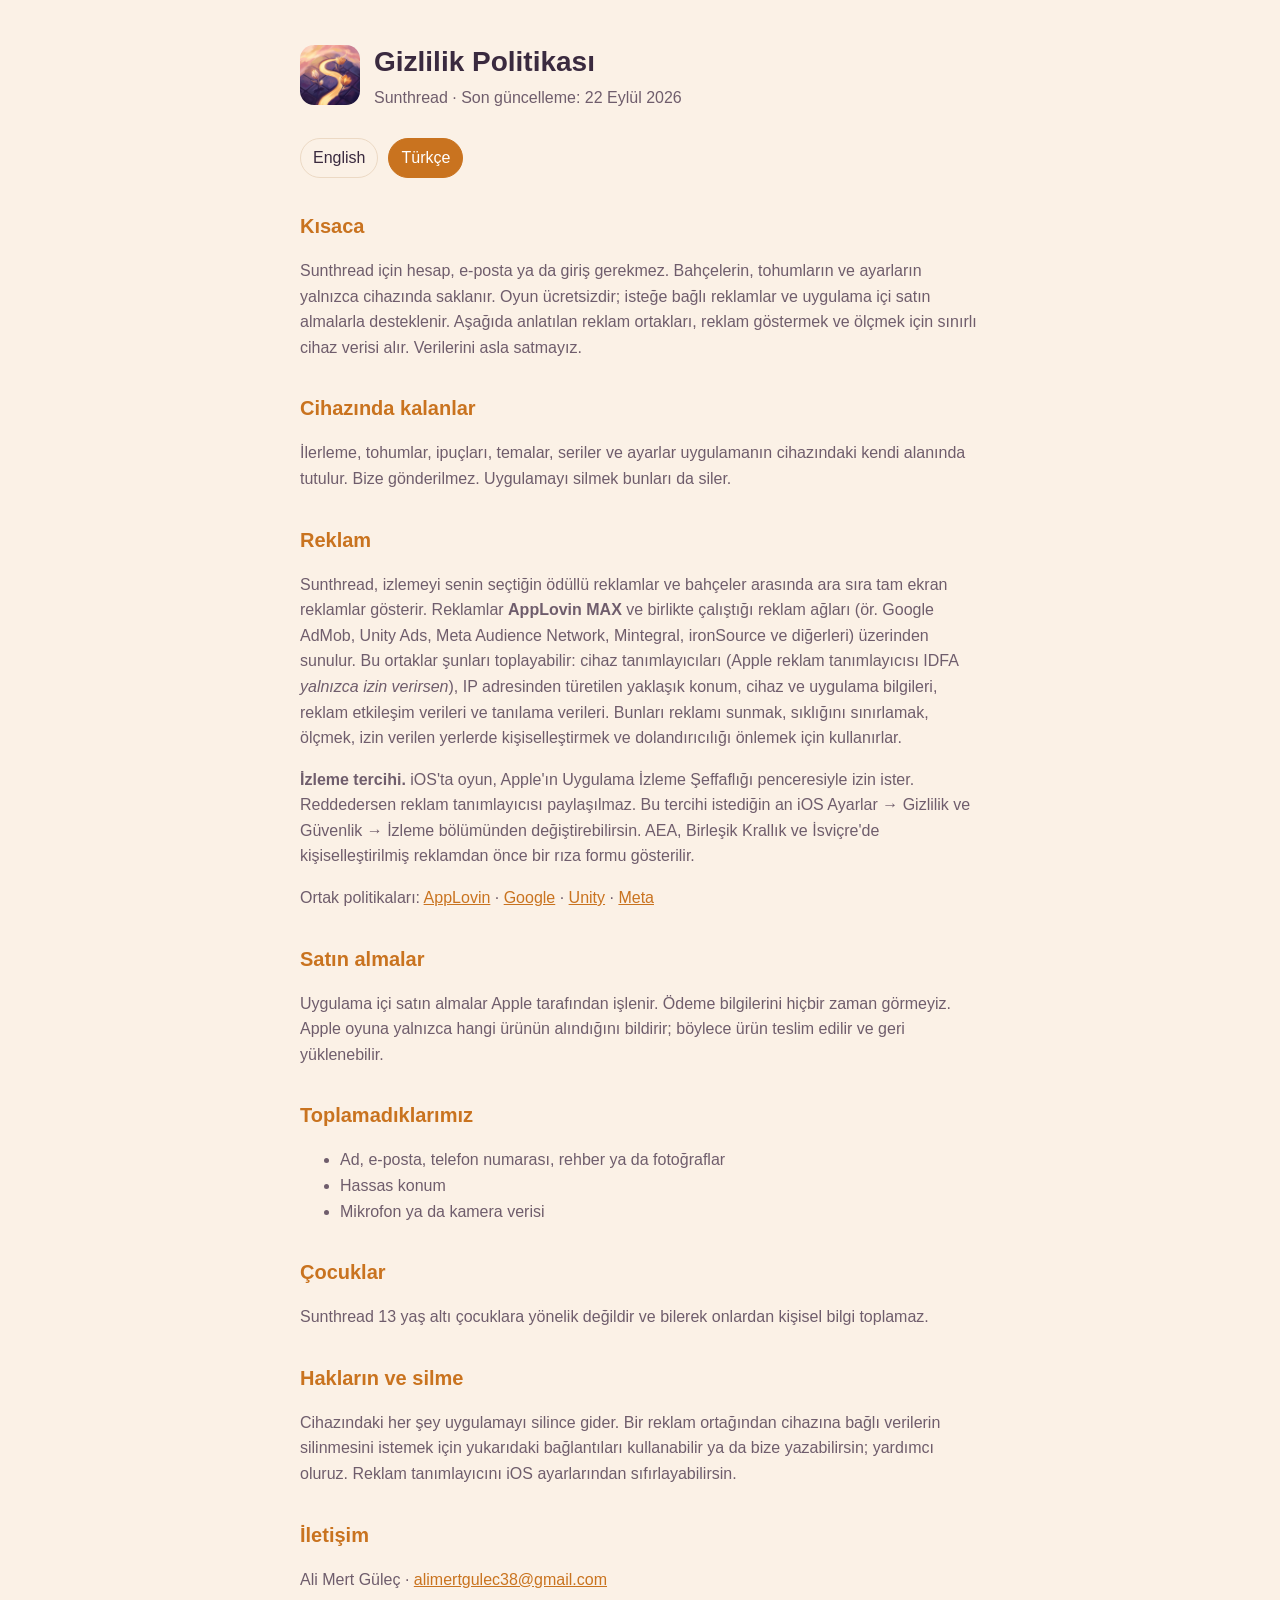
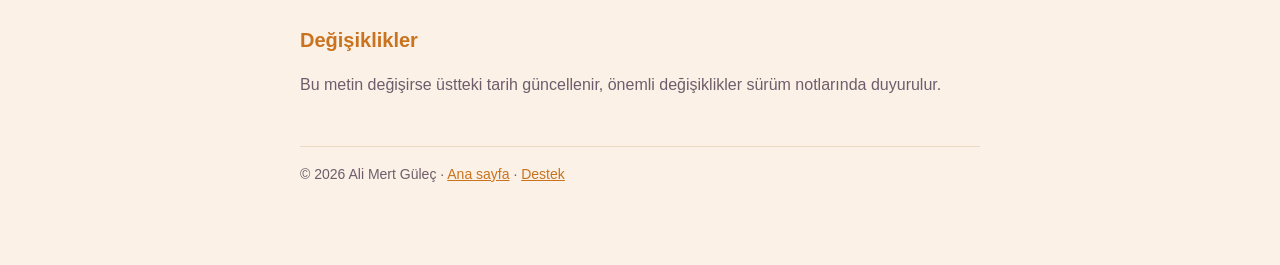
==== privacy-tr.html @ 02095378 "Sunthread site: home, support, privacy (EN/TR)" ====
<!doctype html><html lang="tr"><head><meta charset="utf-8"><meta name="viewport" content="width=device-width,initial-scale=1"><title>Sunthread — Gizlilik Politikası</title><link rel="stylesheet" href="style.css"><link rel="icon" href="icon.png"></head><body><div class="wrap">
<header><img src="icon.png" alt=""><div><h1>Gizlilik Politikası</h1><p style="margin:0">Sunthread · Son güncelleme: 22 Eylül 2026</p></div></header>
<div class="lang"><a href="privacy.html">English</a><a class="on" href="privacy-tr.html">Türkçe</a></div>
<h2>Kısaca</h2>
<p>Sunthread için hesap, e-posta ya da giriş gerekmez. Bahçelerin, tohumların ve ayarların yalnızca cihazında saklanır. Oyun ücretsizdir; isteğe bağlı reklamlar ve uygulama içi satın almalarla desteklenir. Aşağıda anlatılan reklam ortakları, reklam göstermek ve ölçmek için sınırlı cihaz verisi alır. Verilerini asla satmayız.</p>
<h2>Cihazında kalanlar</h2>
<p>İlerleme, tohumlar, ipuçları, temalar, seriler ve ayarlar uygulamanın cihazındaki kendi alanında tutulur. Bize gönderilmez. Uygulamayı silmek bunları da siler.</p>
<h2>Reklam</h2>
<p>Sunthread, izlemeyi senin seçtiğin ödüllü reklamlar ve bahçeler arasında ara sıra tam ekran reklamlar gösterir. Reklamlar <strong>AppLovin MAX</strong> ve birlikte çalıştığı reklam ağları (ör. Google AdMob, Unity Ads, Meta Audience Network, Mintegral, ironSource ve diğerleri) üzerinden sunulur. Bu ortaklar şunları toplayabilir: cihaz tanımlayıcıları (Apple reklam tanımlayıcısı IDFA <em>yalnızca izin verirsen</em>), IP adresinden türetilen yaklaşık konum, cihaz ve uygulama bilgileri, reklam etkileşim verileri ve tanılama verileri. Bunları reklamı sunmak, sıklığını sınırlamak, ölçmek, izin verilen yerlerde kişiselleştirmek ve dolandırıcılığı önlemek için kullanırlar.</p>
<p><strong>İzleme tercihi.</strong> iOS'ta oyun, Apple'ın Uygulama İzleme Şeffaflığı penceresiyle izin ister. Reddedersen reklam tanımlayıcısı paylaşılmaz. Bu tercihi istediğin an iOS Ayarlar → Gizlilik ve Güvenlik → İzleme bölümünden değiştirebilirsin. AEA, Birleşik Krallık ve İsviçre'de kişiselleştirilmiş reklamdan önce bir rıza formu gösterilir.</p>
<p>Ortak politikaları: <a href="https://www.applovin.com/privacy/">AppLovin</a> · <a href="https://policies.google.com/privacy">Google</a> · <a href="https://unity.com/legal/game-player-and-app-user-privacy-policy">Unity</a> · <a href="https://www.facebook.com/privacy/policy/">Meta</a></p>
<h2>Satın almalar</h2>
<p>Uygulama içi satın almalar Apple tarafından işlenir. Ödeme bilgilerini hiçbir zaman görmeyiz. Apple oyuna yalnızca hangi ürünün alındığını bildirir; böylece ürün teslim edilir ve geri yüklenebilir.</p>
<h2>Toplamadıklarımız</h2>
<ul><li>Ad, e-posta, telefon numarası, rehber ya da fotoğraflar</li><li>Hassas konum</li><li>Mikrofon ya da kamera verisi</li></ul>
<h2>Çocuklar</h2>
<p>Sunthread 13 yaş altı çocuklara yönelik değildir ve bilerek onlardan kişisel bilgi toplamaz.</p>
<h2>Hakların ve silme</h2>
<p>Cihazındaki her şey uygulamayı silince gider. Bir reklam ortağından cihazına bağlı verilerin silinmesini istemek için yukarıdaki bağlantıları kullanabilir ya da bize yazabilirsin; yardımcı oluruz. Reklam tanımlayıcını iOS ayarlarından sıfırlayabilirsin.</p>
<h2>İletişim</h2>
<p>Ali Mert Güleç · <a href="mailto:alimertgulec38@gmail.com">alimertgulec38@gmail.com</a></p>
<h2>Değişiklikler</h2>
<p>Bu metin değişirse üstteki tarih güncellenir, önemli değişiklikler sürüm notlarında duyurulur.</p>
<footer>© 2026 Ali Mert Güleç · <a href="index.html">Ana sayfa</a> · <a href="support.html">Destek</a></footer>
</div></body></html>
---- style.css ----
:root{--bg:#fbf1e6;--card:#fffaf3;--fg:#3a2a3f;--muted:#6f5d6c;--acc:#c9731f;--line:#ecd9c4}
@media (prefers-color-scheme:dark){:root{--bg:#1d1422;--card:#281d2e;--fg:#f6ead9;--muted:#cbb9c6;--acc:#f0a64a;--line:#3b2c42}}
*{box-sizing:border-box}body{margin:0;background:var(--bg);color:var(--fg);font:16px/1.6 -apple-system,BlinkMacSystemFont,"Segoe UI",Roboto,Helvetica,Arial,sans-serif}
.wrap{max-width:720px;margin:0 auto;padding:40px 20px 80px}
header{display:flex;align-items:center;gap:14px;margin-bottom:28px}header img{width:60px;height:60px;border-radius:14px}
h1{font-size:28px;margin:0}h2{font-size:20px;margin:32px 0 8px;color:var(--acc)}h3{font-size:17px;margin:20px 0 6px}
p,li{color:var(--muted)}a{color:var(--acc)}.hero{width:100%;border-radius:16px;margin:4px 0 20px}
nav a{margin-right:16px}.lang{display:flex;gap:10px;margin:8px 0 24px}.lang a{padding:6px 12px;border:1px solid var(--line);border-radius:999px;text-decoration:none;color:var(--fg)}.lang a.on{background:var(--acc);color:#fff;border-color:var(--acc)}
.card{background:var(--card);border:1px solid var(--line);border-radius:14px;padding:18px 20px;margin:12px 0}
footer{margin-top:48px;color:var(--muted);font-size:14px;border-top:1px solid var(--line);padding-top:16px}
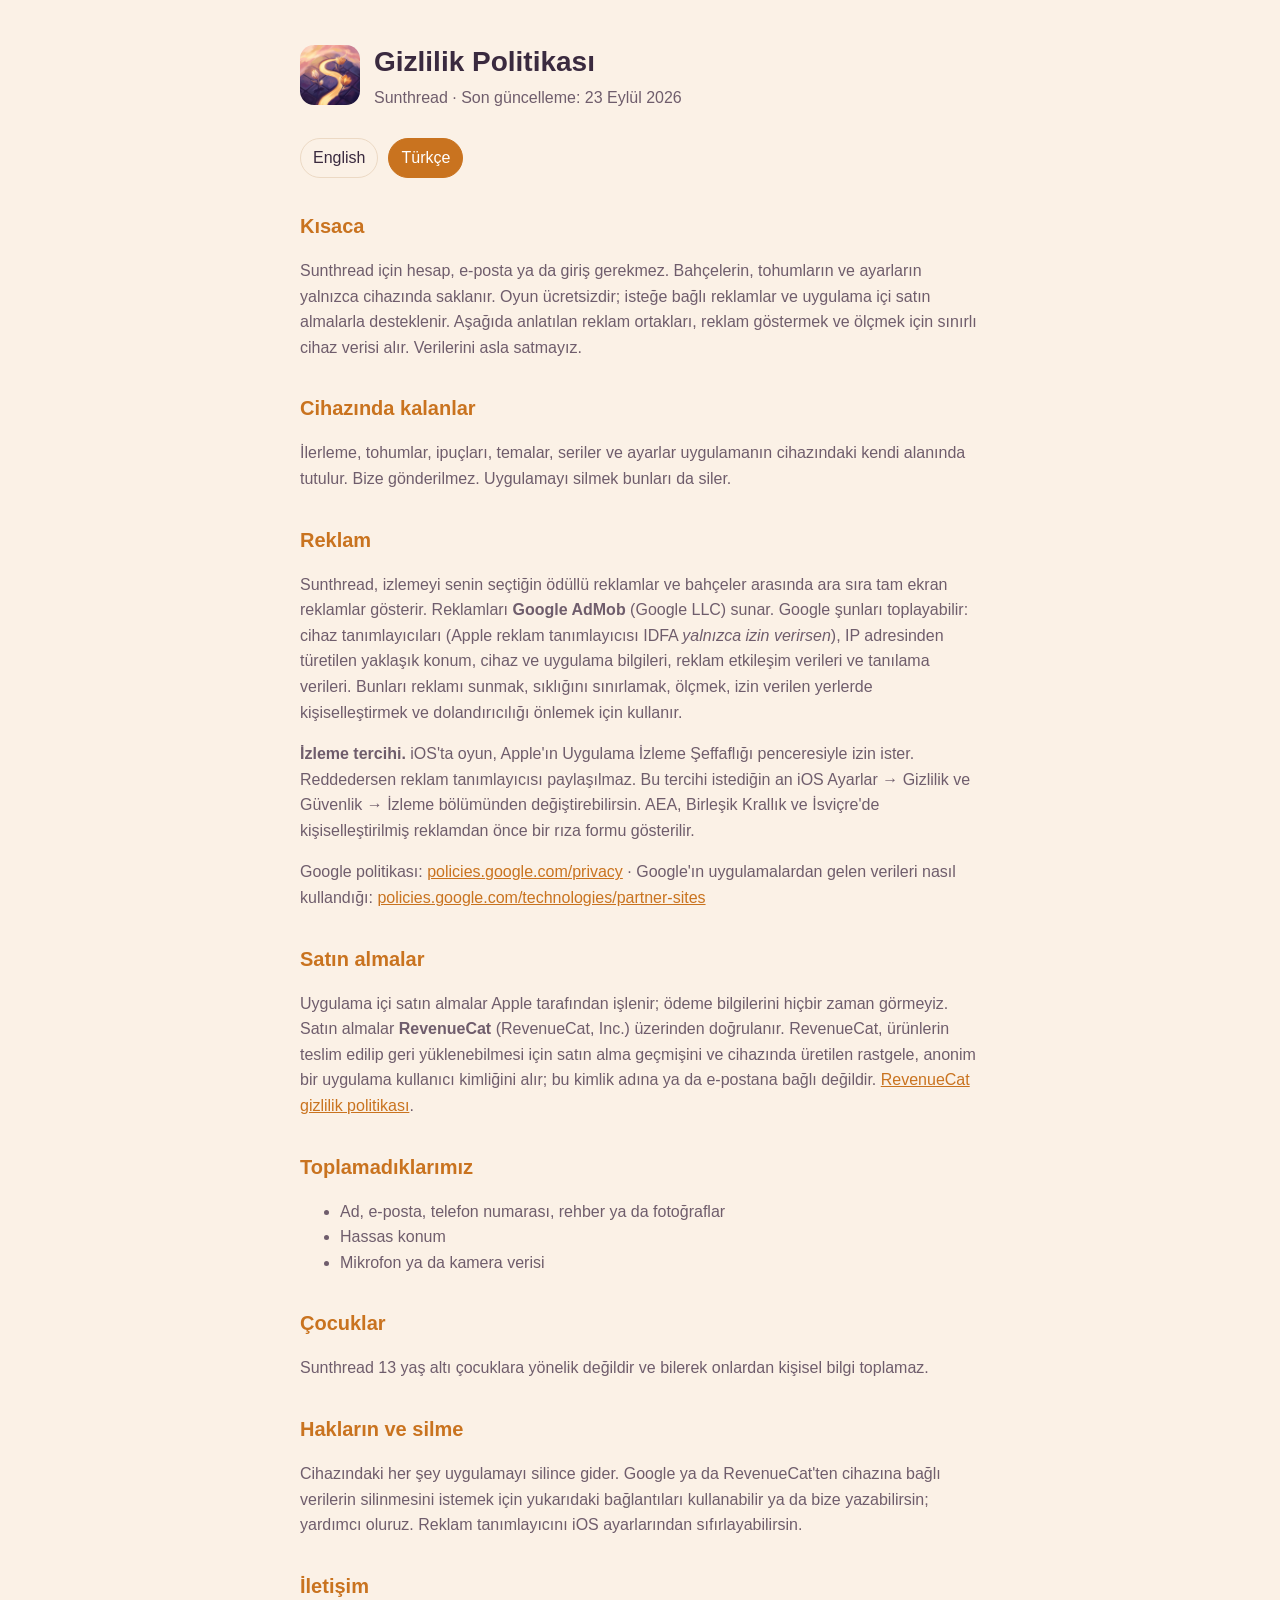
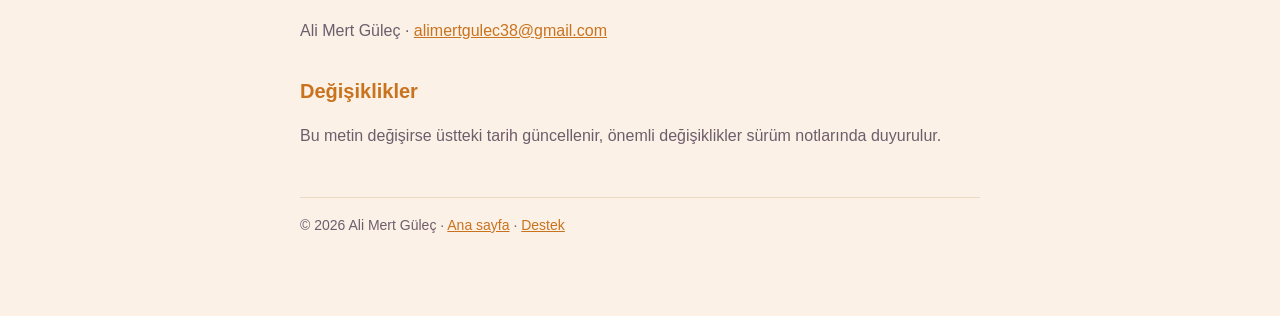
==== commit 02284bac: "Privacy: ads by Google AdMob, purchases validated by RevenueCat" ====
--- a/privacy-tr.html
+++ b/privacy-tr.html
@@ -1,22 +1,22 @@
 <!doctype html><html lang="tr"><head><meta charset="utf-8"><meta name="viewport" content="width=device-width,initial-scale=1"><title>Sunthread — Gizlilik Politikası</title><link rel="stylesheet" href="style.css"><link rel="icon" href="icon.png"></head><body><div class="wrap">
-<header><img src="icon.png" alt=""><div><h1>Gizlilik Politikası</h1><p style="margin:0">Sunthread · Son güncelleme: 22 Eylül 2026</p></div></header>
+<header><img src="icon.png" alt=""><div><h1>Gizlilik Politikası</h1><p style="margin:0">Sunthread · Son güncelleme: 23 Eylül 2026</p></div></header>
 <div class="lang"><a href="privacy.html">English</a><a class="on" href="privacy-tr.html">Türkçe</a></div>
 <h2>Kısaca</h2>
 <p>Sunthread için hesap, e-posta ya da giriş gerekmez. Bahçelerin, tohumların ve ayarların yalnızca cihazında saklanır. Oyun ücretsizdir; isteğe bağlı reklamlar ve uygulama içi satın almalarla desteklenir. Aşağıda anlatılan reklam ortakları, reklam göstermek ve ölçmek için sınırlı cihaz verisi alır. Verilerini asla satmayız.</p>
 <h2>Cihazında kalanlar</h2>
 <p>İlerleme, tohumlar, ipuçları, temalar, seriler ve ayarlar uygulamanın cihazındaki kendi alanında tutulur. Bize gönderilmez. Uygulamayı silmek bunları da siler.</p>
 <h2>Reklam</h2>
-<p>Sunthread, izlemeyi senin seçtiğin ödüllü reklamlar ve bahçeler arasında ara sıra tam ekran reklamlar gösterir. Reklamlar <strong>AppLovin MAX</strong> ve birlikte çalıştığı reklam ağları (ör. Google AdMob, Unity Ads, Meta Audience Network, Mintegral, ironSource ve diğerleri) üzerinden sunulur. Bu ortaklar şunları toplayabilir: cihaz tanımlayıcıları (Apple reklam tanımlayıcısı IDFA <em>yalnızca izin verirsen</em>), IP adresinden türetilen yaklaşık konum, cihaz ve uygulama bilgileri, reklam etkileşim verileri ve tanılama verileri. Bunları reklamı sunmak, sıklığını sınırlamak, ölçmek, izin verilen yerlerde kişiselleştirmek ve dolandırıcılığı önlemek için kullanırlar.</p>
+<p>Sunthread, izlemeyi senin seçtiğin ödüllü reklamlar ve bahçeler arasında ara sıra tam ekran reklamlar gösterir. Reklamları <strong>Google AdMob</strong> (Google LLC) sunar. Google şunları toplayabilir: cihaz tanımlayıcıları (Apple reklam tanımlayıcısı IDFA <em>yalnızca izin verirsen</em>), IP adresinden türetilen yaklaşık konum, cihaz ve uygulama bilgileri, reklam etkileşim verileri ve tanılama verileri. Bunları reklamı sunmak, sıklığını sınırlamak, ölçmek, izin verilen yerlerde kişiselleştirmek ve dolandırıcılığı önlemek için kullanır.</p>
 <p><strong>İzleme tercihi.</strong> iOS'ta oyun, Apple'ın Uygulama İzleme Şeffaflığı penceresiyle izin ister. Reddedersen reklam tanımlayıcısı paylaşılmaz. Bu tercihi istediğin an iOS Ayarlar → Gizlilik ve Güvenlik → İzleme bölümünden değiştirebilirsin. AEA, Birleşik Krallık ve İsviçre'de kişiselleştirilmiş reklamdan önce bir rıza formu gösterilir.</p>
-<p>Ortak politikaları: <a href="https://www.applovin.com/privacy/">AppLovin</a> · <a href="https://policies.google.com/privacy">Google</a> · <a href="https://unity.com/legal/game-player-and-app-user-privacy-policy">Unity</a> · <a href="https://www.facebook.com/privacy/policy/">Meta</a></p>
+<p>Google politikası: <a href="https://policies.google.com/privacy">policies.google.com/privacy</a> · Google'ın uygulamalardan gelen verileri nasıl kullandığı: <a href="https://policies.google.com/technologies/partner-sites">policies.google.com/technologies/partner-sites</a></p>
 <h2>Satın almalar</h2>
-<p>Uygulama içi satın almalar Apple tarafından işlenir. Ödeme bilgilerini hiçbir zaman görmeyiz. Apple oyuna yalnızca hangi ürünün alındığını bildirir; böylece ürün teslim edilir ve geri yüklenebilir.</p>
+<p>Uygulama içi satın almalar Apple tarafından işlenir; ödeme bilgilerini hiçbir zaman görmeyiz. Satın almalar <strong>RevenueCat</strong> (RevenueCat, Inc.) üzerinden doğrulanır. RevenueCat, ürünlerin teslim edilip geri yüklenebilmesi için satın alma geçmişini ve cihazında üretilen rastgele, anonim bir uygulama kullanıcı kimliğini alır; bu kimlik adına ya da e-postana bağlı değildir. <a href="https://www.revenuecat.com/privacy">RevenueCat gizlilik politikası</a>.</p>
 <h2>Toplamadıklarımız</h2>
 <ul><li>Ad, e-posta, telefon numarası, rehber ya da fotoğraflar</li><li>Hassas konum</li><li>Mikrofon ya da kamera verisi</li></ul>
 <h2>Çocuklar</h2>
 <p>Sunthread 13 yaş altı çocuklara yönelik değildir ve bilerek onlardan kişisel bilgi toplamaz.</p>
 <h2>Hakların ve silme</h2>
-<p>Cihazındaki her şey uygulamayı silince gider. Bir reklam ortağından cihazına bağlı verilerin silinmesini istemek için yukarıdaki bağlantıları kullanabilir ya da bize yazabilirsin; yardımcı oluruz. Reklam tanımlayıcını iOS ayarlarından sıfırlayabilirsin.</p>
+<p>Cihazındaki her şey uygulamayı silince gider. Google ya da RevenueCat'ten cihazına bağlı verilerin silinmesini istemek için yukarıdaki bağlantıları kullanabilir ya da bize yazabilirsin; yardımcı oluruz. Reklam tanımlayıcını iOS ayarlarından sıfırlayabilirsin.</p>
 <h2>İletişim</h2>
 <p>Ali Mert Güleç · <a href="mailto:alimertgulec38@gmail.com">alimertgulec38@gmail.com</a></p>
 <h2>Değişiklikler</h2>
